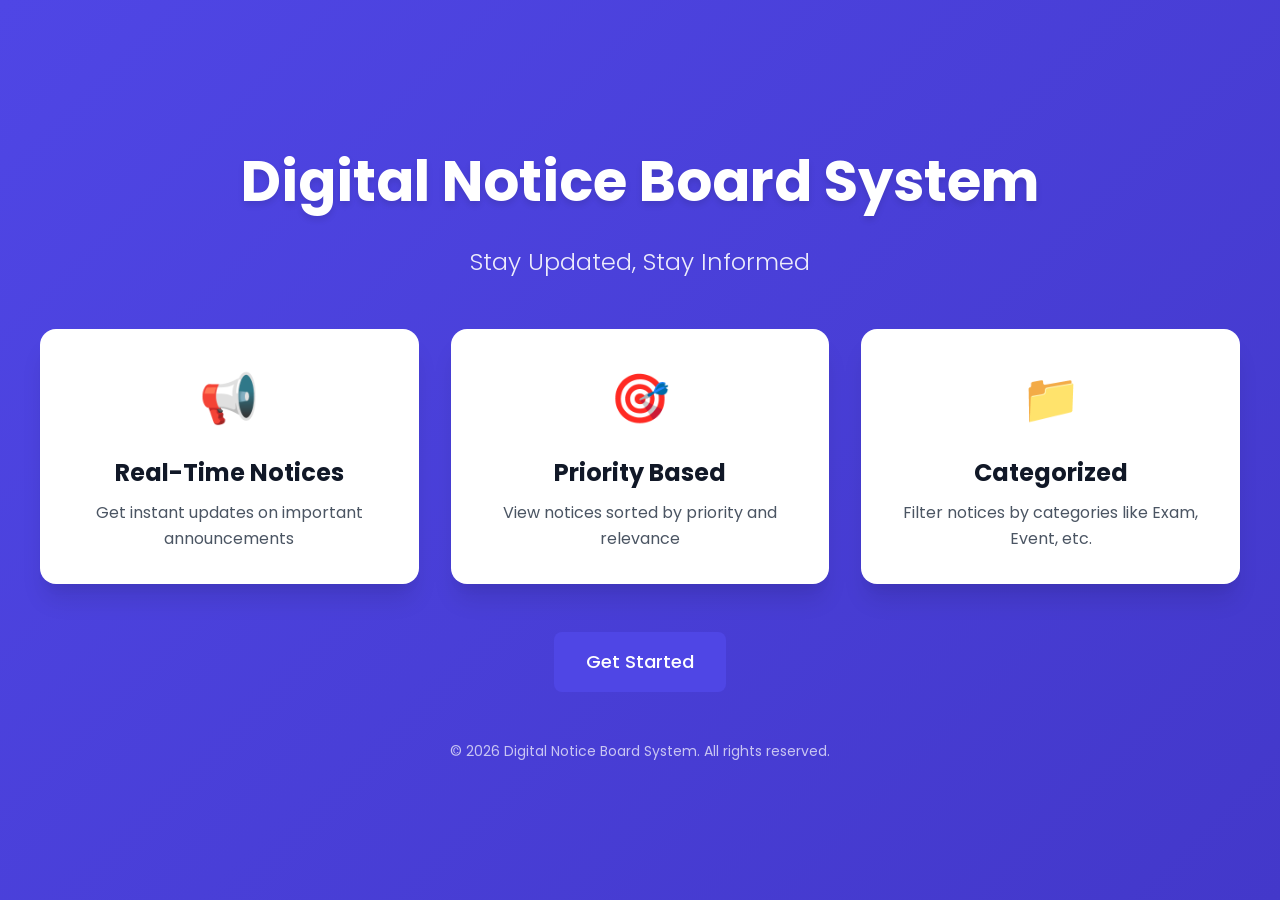
==== DigitalNoticeBoardSystem-copilot-create-frontend-for-noticeboard/index.html @ 168016ae "Add frontend files from ZIP" ====
<!DOCTYPE html>
<html lang="en">
<head>
    <meta charset="UTF-8">
    <meta name="viewport" content="width=device-width, initial-scale=1.0">
    <title>Digital Notice Board System</title>
    <link rel="stylesheet" href="css/style.css">
    <link rel="preconnect" href="https://fonts.googleapis.com">
    <link rel="preconnect" href="https://fonts.gstatic.com" crossorigin>
    <link href="https://fonts.googleapis.com/css2?family=Poppins:wght@300;400;500;600;700&display=swap" rel="stylesheet">
</head>
<body>
    <div class="landing-container">
        <div class="landing-content">
            <div class="landing-header">
                <h1 class="landing-title">Digital Notice Board System</h1>
                <p class="landing-subtitle">Stay Updated, Stay Informed</p>
            </div>
            
            <div class="landing-features">
                <div class="feature-card">
                    <div class="feature-icon">📢</div>
                    <h3>Real-Time Notices</h3>
                    <p>Get instant updates on important announcements</p>
                </div>
                <div class="feature-card">
                    <div class="feature-icon">🎯</div>
                    <h3>Priority Based</h3>
                    <p>View notices sorted by priority and relevance</p>
                </div>
                <div class="feature-card">
                    <div class="feature-icon">📁</div>
                    <h3>Categorized</h3>
                    <p>Filter notices by categories like Exam, Event, etc.</p>
                </div>
            </div>
            
            <div class="landing-actions">
                <a href="auth/login.html" class="btn btn-primary btn-large">Get Started</a>
            </div>
            
            <div class="landing-footer">
                <p>&copy; 2026 Digital Notice Board System. All rights reserved.</p>
            </div>
        </div>
    </div>
</body>
</html>
---- DigitalNoticeBoardSystem-copilot-create-frontend-for-noticeboard/css/style.css ----
/* ================================================
   Digital Notice Board System - Global Stylesheet
   ================================================ */

/* ========== CSS Reset & Base Styles ========== */
* {
    margin: 0;
    padding: 0;
    box-sizing: border-box;
}

:root {
    /* Color Palette */
    --primary-color: #4F46E5;
    --primary-dark: #4338CA;
    --primary-light: #6366F1;
    --secondary-color: #64748B;
    --secondary-dark: #475569;
    
    /* Priority Colors */
    --priority-high: #EF4444;
    --priority-high-light: #FEE2E2;
    --priority-medium: #F59E0B;
    --priority-medium-light: #FEF3C7;
    --priority-low: #10B981;
    --priority-low-light: #D1FAE5;
    
    /* Category Colors */
    --color-exam: #DC2626;
    --color-event: #7C3AED;
    --color-emergency: #EF4444;
    --color-general: #6B7280;
    --color-academic: #2563EB;
    --color-placement: #059669;
    
    /* Status Colors */
    --status-active: #10B981;
    --status-expired: #EF4444;
    
    /* Neutral Colors */
    --white: #FFFFFF;
    --gray-50: #F9FAFB;
    --gray-100: #F3F4F6;
    --gray-200: #E5E7EB;
    --gray-300: #D1D5DB;
    --gray-400: #9CA3AF;
    --gray-500: #6B7280;
    --gray-600: #4B5563;
    --gray-700: #374151;
    --gray-800: #1F2937;
    --gray-900: #111827;
    
    /* Shadows */
    --shadow-sm: 0 1px 2px 0 rgba(0, 0, 0, 0.05);
    --shadow: 0 1px 3px 0 rgba(0, 0, 0, 0.1), 0 1px 2px 0 rgba(0, 0, 0, 0.06);
    --shadow-md: 0 4px 6px -1px rgba(0, 0, 0, 0.1), 0 2px 4px -1px rgba(0, 0, 0, 0.06);
    --shadow-lg: 0 10px 15px -3px rgba(0, 0, 0, 0.1), 0 4px 6px -2px rgba(0, 0, 0, 0.05);
    --shadow-xl: 0 20px 25px -5px rgba(0, 0, 0, 0.1), 0 10px 10px -5px rgba(0, 0, 0, 0.04);
    
    /* Border Radius */
    --radius-sm: 0.375rem;
    --radius: 0.5rem;
    --radius-md: 0.75rem;
    --radius-lg: 1rem;
    --radius-xl: 1.5rem;
    
    /* Spacing */
    --spacing-xs: 0.5rem;
    --spacing-sm: 1rem;
    --spacing-md: 1.5rem;
    --spacing-lg: 2rem;
    --spacing-xl: 3rem;
    
    /* Typography */
    --font-family: 'Poppins', -apple-system, BlinkMacSystemFont, 'Segoe UI', sans-serif;
}

body {
    font-family: var(--font-family);
    font-size: 16px;
    line-height: 1.6;
    color: var(--gray-800);
    background-color: var(--gray-50);
    min-height: 100vh;
}

/* ========== Landing Page Styles ========== */
.landing-container {
    min-height: 100vh;
    display: flex;
    align-items: center;
    justify-content: center;
    background: linear-gradient(135deg, var(--primary-color) 0%, var(--primary-dark) 100%);
    padding: var(--spacing-md);
}

.landing-content {
    max-width: 1200px;
    width: 100%;
    text-align: center;
}

.landing-header {
    margin-bottom: var(--spacing-xl);
}

.landing-title {
    font-size: 3.5rem;
    font-weight: 700;
    color: var(--white);
    margin-bottom: var(--spacing-sm);
    text-shadow: 0 4px 6px rgba(0, 0, 0, 0.1);
}

.landing-subtitle {
    font-size: 1.5rem;
    color: rgba(255, 255, 255, 0.9);
    font-weight: 300;
}

.landing-features {
    display: grid;
    grid-template-columns: repeat(auto-fit, minmax(280px, 1fr));
    gap: var(--spacing-lg);
    margin-bottom: var(--spacing-xl);
}

.feature-card {
    background: var(--white);
    padding: var(--spacing-lg);
    border-radius: var(--radius-lg);
    box-shadow: var(--shadow-xl);
    transition: transform 0.3s ease, box-shadow 0.3s ease;
}

.feature-card:hover {
    transform: translateY(-5px);
    box-shadow: 0 25px 50px -12px rgba(0, 0, 0, 0.25);
}

.feature-icon {
    font-size: 3rem;
    margin-bottom: var(--spacing-sm);
}

.feature-card h3 {
    font-size: 1.5rem;
    color: var(--gray-900);
    margin-bottom: var(--spacing-xs);
}

.feature-card p {
    color: var(--gray-600);
    font-size: 1rem;
}

.landing-actions {
    margin-bottom: var(--spacing-xl);
}

.landing-footer {
    color: rgba(255, 255, 255, 0.7);
    font-size: 0.875rem;
}

/* ========== Login Page Styles ========== */
.login-container {
    min-height: 100vh;
    display: flex;
    align-items: center;
    justify-content: center;
    background: linear-gradient(135deg, var(--primary-light) 0%, var(--primary-color) 100%);
    padding: var(--spacing-md);
}

.login-card {
    background: var(--white);
    padding: var(--spacing-xl);
    border-radius: var(--radius-xl);
    box-shadow: var(--shadow-xl);
    width: 100%;
    max-width: 450px;
}

.login-header {
    text-align: center;
    margin-bottom: var(--spacing-lg);
}

.login-header h1 {
    font-size: 2rem;
    color: var(--gray-900);
    margin-bottom: var(--spacing-xs);
}

.login-header p {
    color: var(--gray-600);
    font-size: 1rem;
}

.login-form {
    margin-bottom: var(--spacing-md);
}

.login-footer {
    text-align: center;
    margin-top: var(--spacing-md);
}

/* ========== Form Styles ========== */
.form-group {
    margin-bottom: var(--spacing-md);
}

.form-group label {
    display: block;
    font-weight: 500;
    color: var(--gray-700);
    margin-bottom: var(--spacing-xs);
    font-size: 0.875rem;
}

.form-group input,
.form-group select,
.form-group textarea {
    width: 100%;
    padding: 0.75rem 1rem;
    border: 2px solid var(--gray-300);
    border-radius: var(--radius);
    font-size: 1rem;
    font-family: var(--font-family);
    transition: border-color 0.3s ease, box-shadow 0.3s ease;
}

.form-group input:focus,
.form-group select:focus,
.form-group textarea:focus {
    outline: none;
    border-color: var(--primary-color);
    box-shadow: 0 0 0 3px rgba(79, 70, 229, 0.1);
}

.form-group textarea {
    resize: vertical;
    min-height: 100px;
}

.form-row {
    display: grid;
    gap: var(--spacing-md);
    margin-bottom: var(--spacing-md);
}

.form-row-3 {
    grid-template-columns: repeat(auto-fit, minmax(200px, 1fr));
}

.form-actions {
    display: flex;
    gap: var(--spacing-sm);
    margin-top: var(--spacing-lg);
}

/* ========== Button Styles ========== */
.btn {
    display: inline-flex;
    align-items: center;
    justify-content: center;
    padding: 0.75rem 1.5rem;
    font-size: 1rem;
    font-weight: 500;
    font-family: var(--font-family);
    text-decoration: none;
    border: none;
    border-radius: var(--radius);
    cursor: pointer;
    transition: all 0.3s ease;
    white-space: nowrap;
}

.btn-primary {
    background-color: var(--primary-color);
    color: var(--white);
}

.btn-primary:hover {
    background-color: var(--primary-dark);
    transform: translateY(-2px);
    box-shadow: var(--shadow-lg);
}

.btn-secondary {
    background-color: var(--gray-200);
    color: var(--gray-700);
}

.btn-secondary:hover {
    background-color: var(--gray-300);
}

.btn-small {
    padding: 0.5rem 1rem;
    font-size: 0.875rem;
}

.btn-large {
    padding: 1rem 2rem;
    font-size: 1.125rem;
}

.btn-full {
    width: 100%;
}

.btn-icon {
    background: none;
    border: none;
    cursor: pointer;
    font-size: 1.25rem;
    padding: 0.5rem;
    border-radius: var(--radius-sm);
    transition: background-color 0.2s ease;
}

.btn-icon:hover {
    background-color: var(--gray-100);
}

.btn-edit:hover {
    background-color: rgba(59, 130, 246, 0.1);
}

.btn-delete:hover {
    background-color: rgba(239, 68, 68, 0.1);
}

/* ========== Dashboard Layout ========== */
.dashboard-container {
    min-height: 100vh;
    display: flex;
    flex-direction: column;
}

.dashboard-header {
    background: var(--white);
    padding: var(--spacing-md) var(--spacing-lg);
    box-shadow: var(--shadow);
    display: flex;
    justify-content: space-between;
    align-items: center;
    position: sticky;
    top: 0;
    z-index: 100;
}

.header-left h1 {
    font-size: 1.75rem;
    color: var(--gray-900);
    font-weight: 600;
}

.header-right {
    display: flex;
    align-items: center;
    gap: var(--spacing-md);
}

.user-info {
    color: var(--gray-700);
    font-weight: 500;
    font-size: 0.875rem;
}

.dashboard-main {
    flex: 1;
    padding: var(--spacing-lg);
    max-width: 1400px;
    width: 100%;
    margin: 0 auto;
}

/* ========== Section Styles ========== */
.section {
    margin-bottom: var(--spacing-xl);
}

.section-header {
    display: flex;
    justify-content: space-between;
    align-items: center;
    margin-bottom: var(--spacing-md);
}

.section-header h2 {
    font-size: 1.5rem;
    color: var(--gray-900);
    font-weight: 600;
}

.section-actions {
    display: flex;
    gap: var(--spacing-sm);
}

/* ========== Card Styles ========== */
.card {
    background: var(--white);
    padding: var(--spacing-lg);
    border-radius: var(--radius-lg);
    box-shadow: var(--shadow-md);
}

/* ========== Notice Form Styles ========== */
.notice-form {
    max-width: 100%;
}

/* ========== Table Styles ========== */
.notices-table-container {
    background: var(--white);
    border-radius: var(--radius-lg);
    box-shadow: var(--shadow-md);
    overflow: hidden;
}

.notices-table {
    width: 100%;
    border-collapse: collapse;
}

.notices-table thead {
    background-color: var(--gray-100);
}

.notices-table th {
    padding: 1rem;
    text-align: left;
    font-weight: 600;
    color: var(--gray-700);
    font-size: 0.875rem;
    text-transform: uppercase;
    letter-spacing: 0.05em;
}

.notices-table td {
    padding: 1rem;
    border-top: 1px solid var(--gray-200);
}

.notices-table tbody tr:hover {
    background-color: var(--gray-50);
}

.notice-title-cell strong {
    display: block;
    color: var(--gray-900);
    margin-bottom: 0.25rem;
}

.notice-desc {
    font-size: 0.875rem;
    color: var(--gray-600);
    margin: 0;
}

.action-buttons {
    display: flex;
    gap: 0.5rem;
}

/* ========== Badge Styles ========== */
.badge {
    display: inline-block;
    padding: 0.375rem 0.75rem;
    font-size: 0.75rem;
    font-weight: 600;
    border-radius: var(--radius);
    text-transform: uppercase;
    letter-spacing: 0.025em;
}

/* Priority Badges */
.badge-high {
    background-color: var(--priority-high-light);
    color: var(--priority-high);
}

.badge-medium {
    background-color: var(--priority-medium-light);
    color: var(--priority-medium);
}

.badge-low {
    background-color: var(--priority-low-light);
    color: var(--priority-low);
}

/* Category Badges */
.badge-exam {
    background-color: rgba(220, 38, 38, 0.1);
    color: var(--color-exam);
}

.badge-event {
    background-color: rgba(124, 58, 237, 0.1);
    color: var(--color-event);
}

.badge-emergency {
    background-color: rgba(239, 68, 68, 0.1);
    color: var(--color-emergency);
}

.badge-general {
    background-color: rgba(107, 114, 128, 0.1);
    color: var(--color-general);
}

.badge-academic {
    background-color: rgba(37, 99, 235, 0.1);
    color: var(--color-academic);
}

.badge-placement {
    background-color: rgba(5, 150, 105, 0.1);
    color: var(--color-placement);
}

/* Status */
.status-active {
    color: var(--status-active);
    font-weight: 600;
    font-size: 0.875rem;
}

.status-expired {
    color: var(--status-expired);
    font-weight: 600;
    font-size: 0.875rem;
}

/* ========== Filter Bar Styles ========== */
.filter-bar {
    background: var(--white);
    padding: var(--spacing-md);
    border-radius: var(--radius-lg);
    box-shadow: var(--shadow-md);
    margin-bottom: var(--spacing-lg);
}

.filter-group {
    margin-bottom: var(--spacing-md);
}

.filter-group label {
    display: block;
    font-weight: 600;
    color: var(--gray-700);
    margin-bottom: var(--spacing-sm);
}

.filter-buttons {
    display: flex;
    flex-wrap: wrap;
    gap: var(--spacing-xs);
}

.filter-btn {
    padding: 0.5rem 1rem;
    background-color: var(--gray-100);
    color: var(--gray-700);
    border: 2px solid transparent;
    border-radius: var(--radius);
    font-size: 0.875rem;
    font-weight: 500;
    cursor: pointer;
    transition: all 0.2s ease;
}

.filter-btn:hover {
    background-color: var(--gray-200);
}

.filter-btn.active {
    background-color: var(--primary-color);
    color: var(--white);
    border-color: var(--primary-dark);
}

.search-bar {
    margin-top: var(--spacing-md);
}

.search-input {
    width: 100%;
    padding: 0.75rem 1rem;
    border: 2px solid var(--gray-300);
    border-radius: var(--radius);
    font-size: 1rem;
    font-family: var(--font-family);
    transition: border-color 0.3s ease;
}

.search-input:focus {
    outline: none;
    border-color: var(--primary-color);
}

/* ========== Notice Cards Grid ========== */
.notices-grid {
    display: grid;
    grid-template-columns: repeat(auto-fill, minmax(350px, 1fr));
    gap: var(--spacing-md);
}

.notice-card {
    background: var(--white);
    border-radius: var(--radius-lg);
    padding: var(--spacing-md);
    box-shadow: var(--shadow-md);
    transition: transform 0.2s ease, box-shadow 0.2s ease;
    border-left: 4px solid;
}

.notice-card:hover {
    transform: translateY(-4px);
    box-shadow: var(--shadow-xl);
}

/* Priority-based borders */
.notice-card.priority-high {
    border-left-color: var(--priority-high);
}

.notice-card.priority-medium {
    border-left-color: var(--priority-medium);
}

.notice-card.priority-low {
    border-left-color: var(--priority-low);
}

.notice-card-header {
    display: flex;
    gap: var(--spacing-xs);
    margin-bottom: var(--spacing-sm);
    flex-wrap: wrap;
}

.notice-card-title {
    font-size: 1.25rem;
    font-weight: 600;
    color: var(--gray-900);
    margin-bottom: var(--spacing-sm);
    line-height: 1.4;
}

.notice-card-description {
    color: var(--gray-600);
    font-size: 0.9375rem;
    line-height: 1.6;
    margin-bottom: var(--spacing-md);
}

.notice-card-footer {
    display: flex;
    justify-content: space-between;
    align-items: center;
    padding-top: var(--spacing-sm);
    border-top: 1px solid var(--gray-200);
    font-size: 0.8125rem;
    color: var(--gray-500);
    flex-wrap: wrap;
    gap: var(--spacing-xs);
}

/* ========== Empty State ========== */
.empty-state {
    display: flex;
    flex-direction: column;
    align-items: center;
    justify-content: center;
    padding: var(--spacing-xl);
    background: var(--white);
    border-radius: var(--radius-lg);
    box-shadow: var(--shadow-md);
    text-align: center;
}

.empty-state-icon {
    font-size: 4rem;
    margin-bottom: var(--spacing-md);
}

.empty-state h3 {
    font-size: 1.5rem;
    color: var(--gray-900);
    margin-bottom: var(--spacing-xs);
}

.empty-state p {
    color: var(--gray-600);
}

/* ========== Link Styles ========== */
.link-secondary {
    color: var(--gray-600);
    text-decoration: none;
    font-size: 0.875rem;
    transition: color 0.2s ease;
}

.link-secondary:hover {
    color: var(--primary-color);
}

/* ========== Responsive Design ========== */

/* Tablet */
@media (max-width: 1024px) {
    .landing-title {
        font-size: 2.5rem;
    }
    
    .landing-subtitle {
        font-size: 1.25rem;
    }
    
    .notices-grid {
        grid-template-columns: repeat(auto-fill, minmax(300px, 1fr));
    }
}

/* Mobile */
@media (max-width: 768px) {
    .landing-title {
        font-size: 2rem;
    }
    
    .landing-subtitle {
        font-size: 1rem;
    }
    
    .landing-features {
        grid-template-columns: 1fr;
    }
    
    .dashboard-header {
        flex-direction: column;
        gap: var(--spacing-sm);
        align-items: flex-start;
    }
    
    .header-right {
        width: 100%;
        justify-content: space-between;
    }
    
    .header-left h1 {
        font-size: 1.5rem;
    }
    
    .dashboard-main {
        padding: var(--spacing-sm);
    }
    
    .form-row-3 {
        grid-template-columns: 1fr;
    }
    
    .form-actions {
        flex-direction: column;
    }
    
    .notices-grid {
        grid-template-columns: 1fr;
    }
    
    .notices-table-container {
        overflow-x: auto;
    }
    
    .notices-table {
        min-width: 800px;
    }
    
    .filter-buttons {
        justify-content: center;
    }
    
    .notice-card-footer {
        flex-direction: column;
        align-items: flex-start;
    }
}

/* Small Mobile */
@media (max-width: 480px) {
    .landing-title {
        font-size: 1.75rem;
    }
    
    .login-card {
        padding: var(--spacing-md);
    }
    
    .btn-large {
        padding: 0.875rem 1.5rem;
        font-size: 1rem;
    }
}

/* ========== Animations ========== */
@keyframes fadeIn {
    from {
        opacity: 0;
        transform: translateY(10px);
    }
    to {
        opacity: 1;
        transform: translateY(0);
    }
}

.notice-card,
.feature-card {
    animation: fadeIn 0.3s ease-out;
}

/* ========== Print Styles ========== */
@media print {
    .dashboard-header,
    .filter-bar,
    .btn,
    .action-buttons {
        display: none;
    }
    
    .notice-card {
        break-inside: avoid;
    }
}
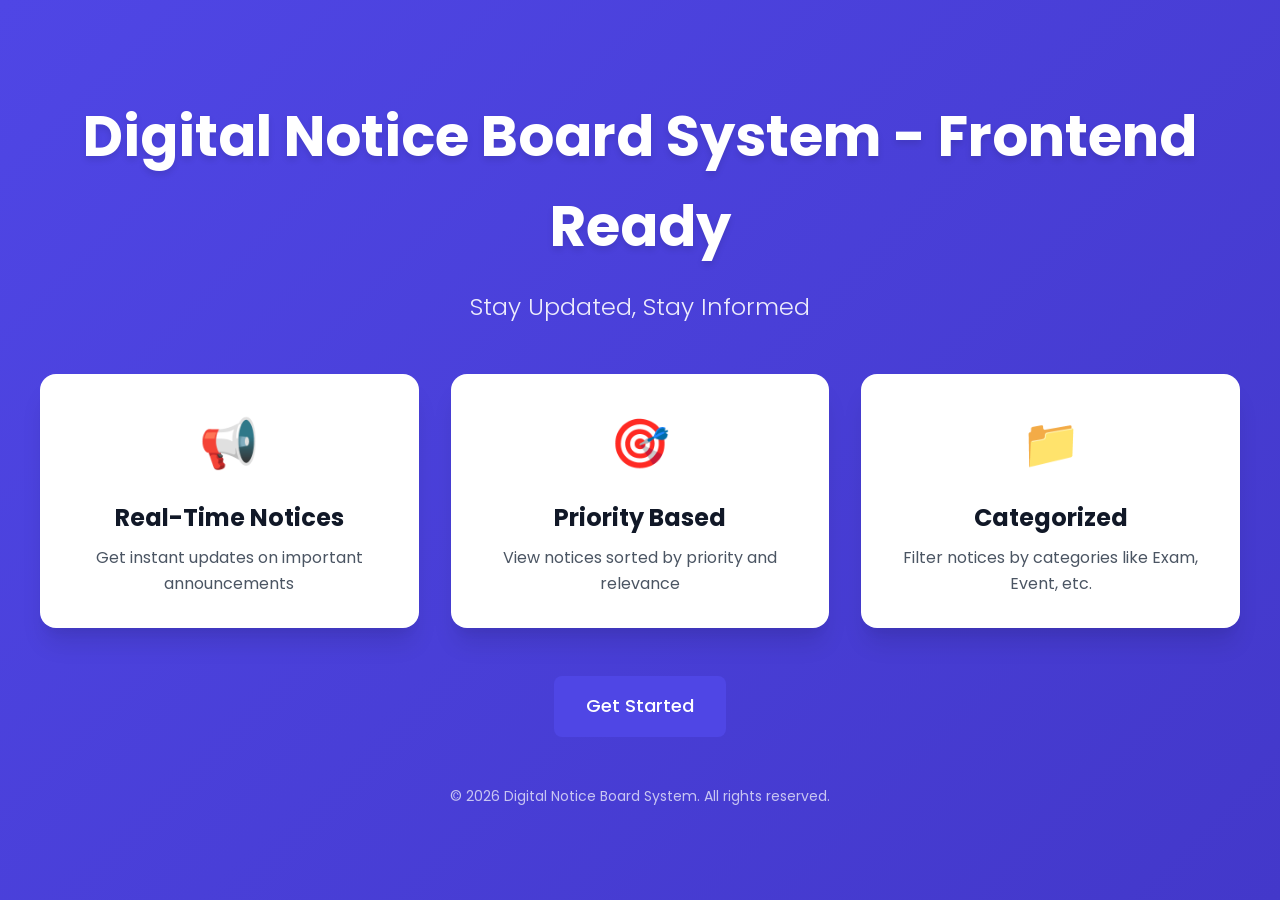
==== commit c6f8744e: "Test change to verify git workflow" ====
--- a/DigitalNoticeBoardSystem-copilot-create-frontend-for-noticeboard/index.html
+++ b/DigitalNoticeBoardSystem-copilot-create-frontend-for-noticeboard/index.html
@@ -13,7 +13,7 @@
     <div class="landing-container">
         <div class="landing-content">
             <div class="landing-header">
-                <h1 class="landing-title">Digital Notice Board System</h1>
+                <h1 class="landing-title">Digital Notice Board System - Frontend Ready</h1>
                 <p class="landing-subtitle">Stay Updated, Stay Informed</p>
             </div>
             
